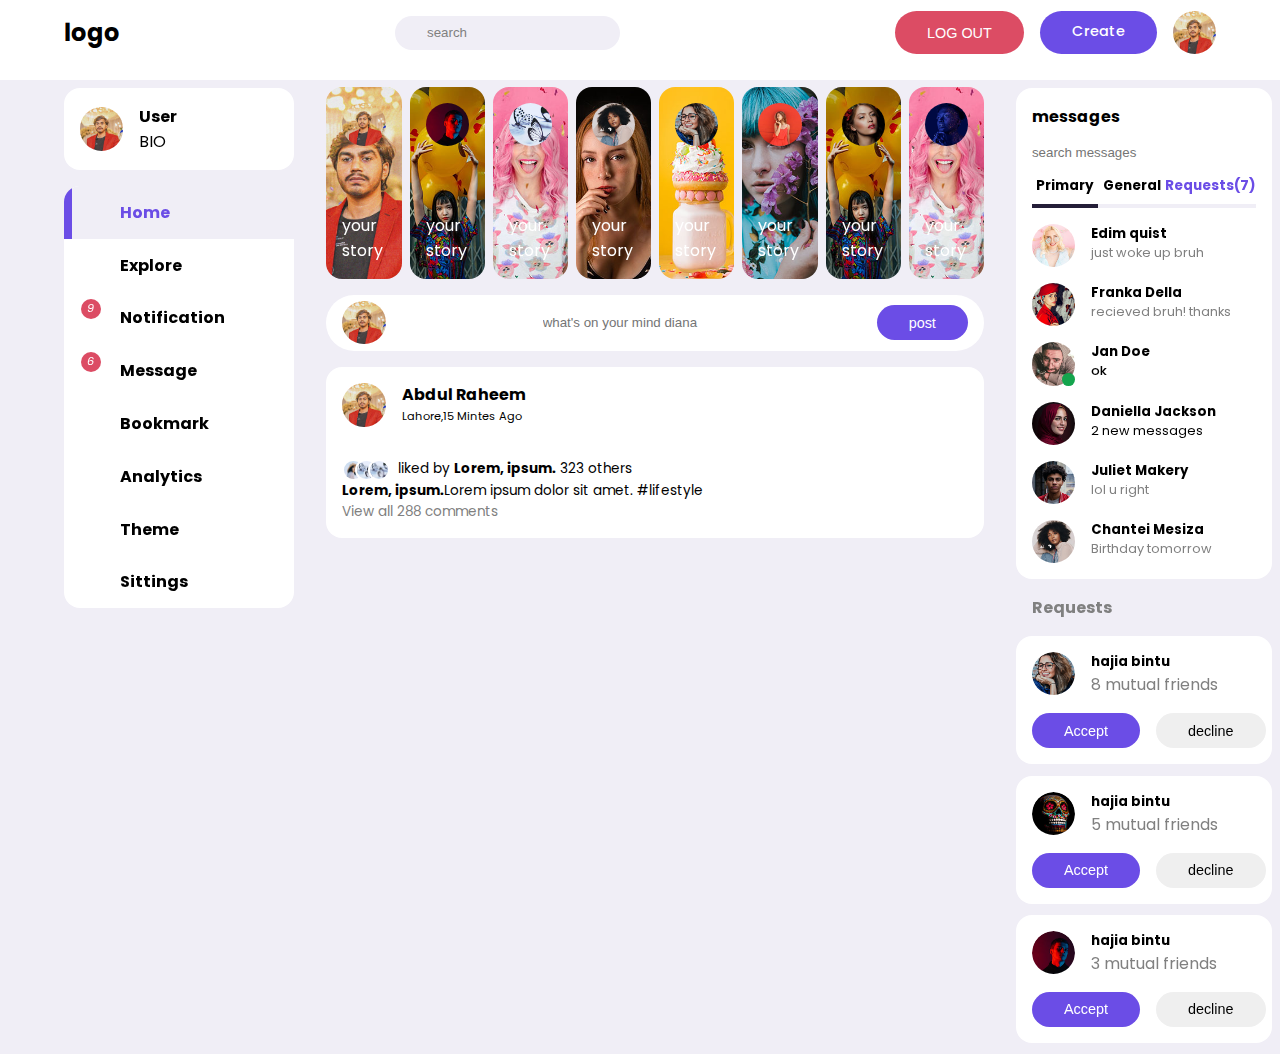
==== profile.html @ 3f7f27fc "first commit" ====
<!DOCTYPE html>
<html lang="en">
  <head>
    <meta charset="UTF-8" />
    <meta name="viewport" content="width=device-width, initial-scale=1.0" />
    <title>Social Media App</title>
    <link rel="stylesheet" href="Profile-style.css" />
    <!-- <script src="Profile-App.js"></script> -->

    <!--Icon _ Link-->
    <link
      rel="stylesheet"
      href="https://cdnjs.cloudflare.com/ajax/libs/font-awesome/6.5.2/css/all.min.css"
      integrity="sha512-SnH5WK+bZxgPHs44uWIX+LLJAJ9/2PkPKZ5QiAj6Ta86w+fsb2TkcmfRyVX3pBnMFcV7oQPJkl9QevSCWr3W6A=="
      crossorigin="anonymous"
      referrerpolicy="no-referrer"
    />
  </head>

  <body>
    <!--==================================== NAV-BAR ================================-->

    <nav>
      <div class="container">
        <h2 class="log">logo</h2>
        <div class="search-bar">
          <input type="search" placeholder="search" id="search-input" />
          <i
            class="fa-solid fa-magnifying-glass"
            style="color: gray"
            id="search-icon"
          ></i>
          <!-- <button onclick="handleSearch()">Search</button> -->
          <div id="search-box">
            <!-- This is the div to search Users Profile div Making-->
          </div>
        </div>
        <div class="create">
          <button class="btn btn-danger" id="logout" for="create-post">
            LOG OUT
          </button>

          <label class="btn btn-primary" for="#create-post">Create</label>
          <div class="profile-photo">
            <img src="./images/my-profile.jpg" alt="" />
          </div>
        </div>
      </div>
    </nav>

    <!--========================= MAIN =========================-->

    <main>
      <div class="container">
        <!-------------------- LEFT --------------->
        <div class="left">
          <a class="proflie">
            <div class="profile-photo">
              <img src="./images/my-profile.jpg" alt="" />
            </div>
            <div class="handle">
              <h4 id="name">User</h4>
              <!-- <p class="text-muted" id="email">@dani</p> -->
              <div
                class="bio-parent"
                style="
                  display: flex;
                  align-items: center;
                  justify-content: space-between;
                  flex-wrap: wrap;
                "
              >
                <p class="bio-text"></p>
                <span class="bio-edit-icon" style="margin-left: 2%"
                  ><i class="fa-regular fa-pen-to-square"></i
                ></span>
              </div>

              <div class="bio-edit-box">
                <input type="text" name="" id="bio-edit-input" />
                <button class="bio-save-button">save</button>
                <button class="bio-delete-button">delet</button>
              </div>
            </div>
          </a>

          <!--------- SIDEBAR ------------>
          <div class="sidebar">
            <a class="menu-item active">
              <span><i class="fa-solid fa-house"></i></span>
              <h3>Home</h3>
            </a>
            <a class="menu-item">
              <span><i class="fa-solid fa-globe"></i></span>
              <h3>Explore</h3>
            </a>
            <a class="menu-item" id="notifications">
              <span
                ><i class="fa-solid fa-bell"
                  ><small class="notification-count">9</small></i
                ></span
              >
              <h3>Notification</h3>

              <!---- Notification-Popup -->

              <div class="notification-popup">
                <div>
                  <div class="profile-photo">
                    <img src="./images/profile-2.jpg" alt="" />
                  </div>
                  <!-- Notification Body-->
                  <div class="notification-body">
                    <b>keke benjemin</b> accepted your friend request
                    <small class="text-muted">2 days Ago</small>
                  </div>
                </div>
                <div>
                  <div class="profile-photo">
                    <img src="./images/profile-3.jpg" alt="" />
                  </div>
                  <!-- Notification Body-->
                  <div class="notification-body">
                    <b>keke benjemin</b> accepted your friend request
                    <small class="text-muted">2 days Ago</small>
                  </div>
                </div>
                <div>
                  <div class="profile-photo">
                    <img src="./images/profile-4.jpg" alt="" />
                  </div>
                  <!-- Notification Body-->
                  <div class="notification-body">
                    <b>keke benjemin</b> accepted your friend request
                    <small class="text-muted">2 days Ago</small>
                  </div>
                </div>
                <div>
                  <div class="profile-photo">
                    <img src="./images/profile-6.jpg" alt="" />
                  </div>
                  <!-- Notification Body-->
                  <div class="notification-body">
                    <b>keke benjemin</b> accepted your friend request
                    <small class="text-muted">2 days Ago</small>
                  </div>
                </div>
                <div>
                  <div class="profile-photo">
                    <img src="./images/profile-7.jpg" alt="" />
                  </div>
                  <!-- Notification Body-->
                  <div class="notification-body">
                    <b>keke benjemin</b> accepted your friend request
                    <small class="text-muted">2 days Ago</small>
                  </div>
                </div>
              </div>
            </a>
            <a class="menu-item" id="messages-notifications">
              <span
                ><i class="fa-solid fa-message"
                  ><small class="notification-count">6</small></i
                ></span
              >
              <h3>Message</h3>
            </a>
            <a class="menu-item">
              <span><i class="fa-solid fa-bookmark"></i></span>
              <h3>Bookmark</h3>
            </a>
            <a class="menu-item">
              <span><i class="fa-solid fa-chart-pie"></i></span>
              <h3>Analytics</h3>
            </a>
            <a class="menu-item" id="theme">
              <span><i class="fa-brands fa-ethereum"></i></span>
              <h3>Theme</h3>
            </a>
            <a class="menu-item">
              <span><i class="fa-solid fa-gear"></i></span>
              <h3>Sittings</h3>
            </a>
          </div>

          <!-- Ending Side Bar -->

          <!-- <label class="btn btn-primary" for="create-post">Create Post</label> -->
        </div>

        <!--========================= LEFT  ENDING ============================-->

        <!---------------- MIDDLE ------------------->

        <div class="middle">
          <!-- -------------------------------- STORIES -------------------------------->

          <div class="stories">
            <div class="story">
              <div class="profile-photo">
                <img src="images/my-profile.jpg" alt="" />
              </div>
              <p class="name">your story</p>
            </div>
            <div class="story">
              <div class="profile-photo">
                <img src="images/profile-8.jpg" alt="" />
              </div>
              <p class="name">your story</p>
            </div>
            <div class="story">
              <div class="profile-photo">
                <img src="images/profile-2.jpg" alt="" />
              </div>
              <p class="name">your story</p>
            </div>
            <div class="story">
              <div class="profile-photo">
                <img src="images/profile-3.jpg" alt="" />
              </div>
              <p class="name">your story</p>
            </div>
            <div class="story">
              <div class="profile-photo">
                <img src="images/profile-4.jpg" alt="" />
              </div>
              <p class="name">your story</p>
            </div>
            <div class="story">
              <div class="profile-photo">
                <img src="images/profile-5.jpg" alt="" />
              </div>
              <p class="name">your story</p>
            </div>
            <div class="story">
              <div class="profile-photo">
                <img src="images/profile-6.jpg" alt="" />
              </div>
              <p class="name">your story</p>
            </div>
            <div class="story">
              <div class="profile-photo">
                <img src="images/profile-7.jpg" alt="" />
              </div>
              <p class="name">your story</p>
            </div>
          </div>
          <form action="" class="create-post">
            <div class="profile-photo">
              <img src="images/my-profile.jpg" alt="" />
            </div>
            <input
              type="text"
              placeholder="what's on your mind diana"
              id="create-post"
            />
            <input type="submit" value="post" class="btn btn-primary" />
          </form>

          <!--Api Data Fetching -->
          <!-- <div id="user-name">
                    
                </div>
                <div id="user-img"></div> -->

          <!-------------- Feeds --------------------->

          <div class="feeds">
            <!-------- Feed: ---------->
            <div class="feed">
              <div class="head">
                <div class="user">
                  <div class="profile-photo">
                    <img src="./images/my-profile.jpg" alt="" />
                  </div>
                  <div class="ingo">
                    <h3>Abdul Raheem</h3>
                    <small>Lahore,15 Mintes Ago</small>
                  </div>
                </div>
                <span class="edit">
                  <i class="fa-solid fa-ellipsis"></i>
                </span>
              </div>
              <div class="photo">
                <img src="./images/upload-pic.jpg" alt="" />
              </div>
              <div class="action-buttons">
                <div class="interaction-button">
                  <span id="heart-button" onclick="dillclick()"><i class="fa-regular fa-heart"></i></span>
                  <span id="comment-button"
                    ><i class="fa-regular fa-comment"></i
                  ></span>
                  <span><i class="fa-regular fa-paper-plane"></i></span>
                </div>
                <div class="bookmark">
                  <span><i class="fa-regular fa-bookmark"></i></span>
                </div>
              </div>
              <div class="liked-by">
                <span>
                  <img src="./images/profile-1.jpg" alt="" />
                </span>
                <span>
                  <img src="./images/profile-2.jpg" alt="" />
                </span>
                <span>
                  <img src="./images/profile-2.jpg" alt="" />
                </span>
                <p>liked by <b>Lorem, ipsum.</b> 323 others</p>
              </div>
              <div class="caption">
                <p>
                  <b>Lorem, ipsum.</b>Lorem ipsum dolor sit amet.
                  <span class="harsh-tag">#lifestyle</span>
                </p>
              </div>
              <div class="comments text-muted">View all 288 comments</div>
            </div>
          </div>

          <!-- Mera TODO-LIST COde-->
          <div class="comment-main-section">
            <div>
              <ul class="list">
                <li>
                  <!-- <input type="checkbox" id="checkb"> -->
                  <span id="text-list">aaa</span>
                  <div>
                    <button id="delet-comment">delete</button>
                    <button id="edit-comment">edit</button>
                  </div>
                </li>
                <!-- <input type="checkbox" id="checkbox"> -->
              </ul>
            </div>
            <div class="main-card">
              <!-- <h1>Enter your daily task</h1> -->
              <!-- <p>Comment on post</p> -->

              <div class="input-parent">
                <input
                  type="text"
                  class="comment-search-bar typeinp"
                  placeholder="Comment on post"
                />

                <button id="submit" class="btn-primary btn" onclick="button()">
                  <i class="fa-regular fa-paper-plane"></i>
                </button>
              </div>
            </div>
          </div>
        </div>

        <!-------------------- RIGHT --------------->

        <div class="right">
          <div class="messages">
            <div class="heading">
              <h4>messages</h4>
              <i class="fa-regular fa-pen-to-square"></i>
            </div>
            <!---------search bar--------->
            <div class="search-bar">
              <i class="fa-solid fa-magnifying-glass" id="meesage-search"></i>
              <input
                type="text"
                placeholder="search messages"
                id="message-search"
              />
            </div>
            <!-------- message-category----->
            <div class="category">
              <h6 class="active">Primary</h6>
              <h6>General</h6>
              <h6 class="message-requests">Requests(7)</h6>
            </div>
            <!--------messages---------->
            <div class="message">
              <div class="profile-photo">
                <img src="images/profile-17.jpg" alt="" />
              </div>
              <div class="message-body">
                <h5>Edim quist</h5>
                <p class="text-muted">just woke up bruh</p>
              </div>
            </div>
            <div class="message">
              <div class="profile-photo">
                <img src="images/profile-16.jpg" alt="" />
              </div>
              <div class="message-body">
                <h5>Franka Della</h5>
                <p class="text-muted">recieved bruh! thanks</p>
              </div>
            </div>
            <div class="message">
              <div class="profile-photo">
                <img src="images/profile-15.jpg" alt="" />
                <div class="active"></div>
              </div>
              <div class="message-body">
                <h5>Jan Doe</h5>
                <p class="text-bold">ok</p>
              </div>
            </div>
            <div class="message">
              <div class="profile-photo">
                <img src="images/profile-20.jpg" alt="" />
              </div>
              <div class="message-body">
                <h5>Daniella Jackson</h5>
                <p class="active">2 new messages</p>
              </div>
            </div>
            <div class="message">
              <div class="profile-photo">
                <img src="images/profile-11.jpg" alt="" />
              </div>
              <div class="message-body">
                <h5>Juliet Makery</h5>
                <p class="text-muted">lol u right</p>
              </div>
            </div>
            <div class="message">
              <div class="profile-photo">
                <img src="images/profile-3.jpg" alt="" />
              </div>
              <div class="message-body">
                <h5>Chantei Mesiza</h5>
                <p class="text-muted">Birthday tomorrow</p>
              </div>
            </div>
          </div>
          <!---------end of messages--------->
          <!-------friend requests-------->
          <div class="friend-requests">
            <h4>Requests</h4>
            <div class="request">
              <div class="info">
                <div class="profile-photo">
                  <img src="images/profile-4.jpg" alt="" />
                </div>
                <div>
                  <h5>hajia bintu</h5>
                  <p class="text-muted">8 mutual friends</p>
                </div>
              </div>
              <div class="action">
                <button class="btn btn-primary">Accept</button>
                <button class="btn">decline</button>
              </div>
            </div>
            <div class="request">
              <div class="info">
                <div class="profile-photo">
                  <img src="images/profile-9.jpg" alt="" />
                </div>
                <div>
                  <h5>hajia bintu</h5>
                  <p class="text-muted">5 mutual friends</p>
                </div>
              </div>
              <div class="action">
                <button class="btn btn-primary">Accept</button>
                <button class="btn">decline</button>
              </div>
            </div>
            <div class="request">
              <div class="info">
                <div class="profile-photo">
                  <img src="images/profile-8.jpg" alt="" />
                </div>
                <div>
                  <h5>hajia bintu</h5>
                  <p class="text-muted">3 mutual friends</p>
                </div>
              </div>
              <div class="action">
                <button class="btn btn-primary">Accept</button>
                <button class="btn">decline</button>
              </div>
            </div>
          </div>
        </div>
      </div>
    </main>
    <!--============= All-Sections-Parent-Container-Ending =============================-->

    <!--------------------------------theme customization--------------------->

    <div class="customize-theme">
      <div class="card">
        <h2>Customize your view</h2>
        <p class="text-muted">Mnage your font size,colour and background</p>
        <!----------font sizes--------->
        <div class="font-size">
          <h4>font size</h4>
          <div>
            <h6>Aa</h6>
            <div class="choose-size">
              <span class="font-size-1"></span>
              <span class="font-size-2 active"></span>
              <span class="font-size-3"></span>
              <span class="font-size-4"></span>
              <span class="font-size-5"></span>
            </div>
            <h3>Aa</h3>
          </div>
        </div>
        <!---------primary colors-------->
        <div class="color">
          <h4>color</h4>
          <div class="choose-color">
            <span class="color-1 active"></span>
            <span class="color-2"></span>
            <span class="color-3"></span>
            <span class="color-4"></span>
            <span class="color-5"></span>
          </div>
        </div>
        <!-------------background colors---------->
        <div class="background">
          <h4>Background</h4>
          <div class="choose-bg">
            <div class="bg-1 active">
              <span></span>
              <h5 for="bg-1">Light</h5>
            </div>
            <div class="bg-2">
              <span></span>
              <h5 for="bg-2">Dim</h5>
            </div>
            <div class="bg-3">
              <span></span>
              <h5 for="bg-3">Lights out</h5>
            </div>
          </div>
        </div>
      </div>
    </div>

    <!--======JavaScript File =======-->

    <script src="Profile-App.js"></script>
  </body>
</html>
---- Profile-style.css ----
@import url('https://fonts.googleapis.com/css2?family=Comfortaa:wght@500&family=Courgette&family=Dancing+Script:wght@700&family=Great+Vibes&family=Oswald&family=Poppins:ital,wght@0,300;0,400;0,500;0,600;0,700;1,200&display=swap');

:root {
    --primary-color-hue: 252;
    --dark-color-lightness: 17%;
    --light-color-lightness: 95%;
    --white-color-lightness: 100%;
    --color-dark: hsl(252, 30%, var(--dark-color-lightness));
    --color-ligth: hsl(252, 30%, var(--light-color-lightness));
    --color-gray: #808080;
    --color-white: hsl(252, 30%, var(--white-color-lightness));
    --color-secondary: #9FA6B2;
    --color-success: #14A44D;
    --color-danger: #DC4C64;
    --color-black: #000000;
    --color-primary: hsl(var(--primary-color-hue), 75%, 60%);
    --border-radius: 2rem;
    --card-border-radius: 1rem;
    --btn-padding: 0.6rem 2rem;
    --search-padding: 0.6rem 1rem;
    --card-padding: 1rem;
    --sticky-top-left: 5rem;
    --sticky-top-rigth: -18rem;
}

*,
*::before,
*::after {
    margin: 0;
    padding: 0;
    box-sizing: border-box;
    outline: 0;
    text-decoration: none;
    list-style: none;
    border: none;
}

body {
    font-family: "Poppins", sans-serif;
    /* font-size: 62.5%; */
}



/* GENRAL STYLE */

.container {
    width: 90%;
    margin: 0 auto;
}

.profile-photo {
    width: 2.7rem;
    aspect-ratio: 1/1;
    border-radius: 50%;
    overflow: hidden;
}

img {
    display: block;
    width: 100%;
}

.btn {
    display: inline-block;
    padding: var(--btn-padding);
    font-weight: 500;
    border-radius: var(--border-radius);
    cursor: pointer;
    transition: all 300ms ease;
    font-size: 0.9rem;
}

.btn:hover {
    opacity: 0.8;
}

.btn-primary {
    background: var(--color-primary);
    color: white;
}

.btn-gray {
    background: var(--color-gray);
    color: white;
}

.btn-danger {
    background: var(--color-danger);
    color: white;
}

.text-bold {
    font-weight: 500;
}

.text-muted {
    color: var(--color-gray);
}

.red {
    color: red
}

.black {
    color: black;
}

/*============= NavBar ============*/


nav {
    width: 100%;
    background: var(--color-white);
    padding: 0.7rem 0;
    position: fixed;
    top: 0;
    z-index: 10;
}

nav .container {
    display: flex;
    align-items: center;
    justify-content: space-between;
}

nav .search-bar {
    background: var(--color-ligth);
    border-radius: var(--border-radius);
    padding: var(--search-padding);
    display: flex;
    align-items: center;
    justify-content: space-between;
}

nav .search-bar input[type='search'] {
    background: transparent;
    width: 30%;
    margin-left: 1rem;

}

nav .search-bar input[type='search']::placeholder {
    color: var(--color-gray);
}

nav .create {
    display: flex;
    gap: 1rem;
}

/*========== MIAN =============*/


main {
    position: relative;
    top: 5rem;
    background: var(--color-ligth);
}

main .container {
    display: grid;
    grid-template-columns: 18vw auto 20vw;
    column-gap: 2rem;
    position: relative;
}

main .container .left {
    height: max-content;
    position: sticky;
    position: -webkit-sticky;
    top: var(--sticky-top-left);

}

main .container .left .proflie {
    padding: var(--card-padding);
    background: var(--color-white);
    border-radius: var(--card-border-radius);
    display: flex;
    align-items: center;
    column-gap: 1rem;
    width: 100%;
    margin-top: 0.5rem;
}

.left {
    height: 30px;
}

.left .sidebar {
    margin-top: 1rem;
    background: var(--color-white);
    border-radius: var(--card-border-radius);

}

.left .sidebar .menu-item {
    display: flex;
    align-items: center;
    height: 3.3rem;
    cursor: pointer;
    transition: all 300ms ease;
    position: relative;

}

.left .sidebar .menu-item:hover {
    background: var(--color-ligth);

    /* border-radius: var(--card-border-radius); */

}

.left .sidebar i {
    font-size: 1.4rem;
    color: var(--color-gray);
    margin-left: 2rem;
    position: relative;
}

.left .sidebar i .notification-count {
    background: var(--color-danger);
    color: var(--color-white);
    font-size: 0.7rem;
    padding: 0.1rem 0.4rem;
    border-radius: 0.8rem;
    width: fit-content;
    position: absolute;
    top: -0.2rem;
    right: -0.3rem;

}

.left .sidebar h3 {
    margin-left: 1.5rem;
    font-size: 1rem;
}

.left .sidebar .active {
    background: var(--color-ligth);
}

.left .sidebar .active i,
.left .sidebar .active h3 {
    color: var(--color-primary);
}

.left .sidebar .active::before {
    content: "";
    display: block;
    width: 0.5rem;
    height: 100%;
    position: absolute;
    background: var(--color-primary);

}

.left .sidebar .menu-item:first-child.active {
    border-top-left-radius: var(--card-border-radius);

    overflow: hidden;
}

.left .sidebar .menu-item:last-child.active {
    border-bottom-left-radius: var(--card-border-radius);
    overflow: hidden;
}

.left .btn {
    margin-top: 1rem;
    width: 100%;
    text-align: center;
    padding: 1rem 0;
}

.bio-edit-box {
    /* background:gray; */
    width: 100%;
    height: auto;
    display: none;
    position: absolute;
    background: white;
    z-index: 20;
    left: 7%;
    padding: var(--card-padding);
    border-radius: var(--card-border-radius);

}

.bio-edit-box input {
    height: 20px;
    background: var(--color-ligth);
    border-radius: var(--border-radius);
    color: var(--color-gray);
    padding: 20px;
    margin: 5px 0;
    display: block;
}

.bio-save-button {
    /* width: 100%; */
    /* height: px; */
    padding: 10px 20px;
    background: var(--color-primary);
    border-radius: var(--border-radius);
    color: var(--color-white);
}

.bio-delete-button {
    padding: 10px 20px;
    background: var(--color-danger);
    border-radius: var(--border-radius);
    color: var(--color-white);
}

/* =================== NOTIFICATION POPUP ================= */


.left .notification-popup {
    position: absolute;
    top: 0;
    left: 110%;
    width: 30rem;
    background: var(--color-white);
    border-radius: var(--card-border-radius);
    padding: var(--card-padding);
    box-shadow: 0 0 2rem var(--color-primary, 0.1);
    z-index: 8;
    display: none;
}

.left .notification-popup::before {
    content: "";
    width: 1.2rem;
    height: 1.2rem;
    display: block;
    background: white;
    position: absolute;
    left: -0.6rem;
    transform: rotate(45deg);
}

.left .notification-popup>div {
    display: flex;
    align-items: start;
    gap: 1rem;
    margin-bottom: 1rem;

}

.left .notification-popup small {
    display: block;
}

/* =================== MIDDLE SECTION STORIES ================= */
.middle {
    margin-top: 1%;
}

.middle .stories {
    display: flex;
    justify-content: space-between;
    height: 12rem;
    gap: 0.5rem;
}

.middle .stories .story {
    padding: var(--card-padding);
    border-radius: var(--card-border-radius);
    display: flex;
    flex-direction: column;
    justify-content: space-between;
    align-items: center;
    color: white;
    font-size: o.75rem;
    width: 100%;
    background-color: red;
    position: relative;
    overflow: hidden;
}

.middle .stories .story:nth-child(1) {
    background: url(images/my-profile.jpg) no-repeat center center/cover;
}

.middle .stories .story:nth-child(2) {
    background: url(images/story-2.jpg) no-repeat center center/cover;
}

.middle .stories .story:nth-child(3) {
    background: url(images/story-3.jpg) no-repeat center center/cover;
}

.middle .stories .story:nth-child(4) {
    background: url(images/story-4.jpg) no-repeat center center/cover;
}

.middle .stories .story:nth-child(5) {
    background: url(images/story-5.jpg) no-repeat center center/cover;
}

.middle .stories .story:nth-child(6) {
    background: url(images/story-6.jpg) no-repeat center center/cover;
}

.middle .stories .story:nth-child(7) {
    background: url(images/story-2.jpg) no-repeat center center/cover;
}

.middle .stories .story:nth-child(8) {
    background: url(images/story-3.jpg) no-repeat center center/cover;
}

.middle .stories .story::before {
    content: "";
    display: block;
    width: 100%;
    height: 5rem;
    background: linear-gradient(transparent, rgba(0, 0, 0, 0.75rem));
    position: absolute;
    bottom: 0;
}

.middle .stories .story .name {
    z-index: 2;
}

.middle .stories .profile-photos {
    width: 2rem;
    height: 2rem;
    align-self: start;
    border: 3px solid var(--color-primary);
}

.middle .create-post {
    width: 100%;
    display: flex;
    align-items: center;
    justify-content: space-between;
    margin-top: 1rem;
    background: var(--color-white);
    border-radius: var(--border-radius);
    padding: 0.4rem var(--card-padding);
}



/* ------------------------------ FEEDS --------------------------*/



.middle .feeds .feed {

    background: white;
    border-radius: var(--card-border-radius);
    padding: var(--card-padding);
    margin: 1rem 0;
    font-size: 0.85rem;
    line-height: 1.5;
}

.middle .feeds .head {
    display: flex;
    justify-content: space-between;
}

.middle .feed .user {
    display: flex;
    gap: 1rem;

}

.middle .feed .photo {
    border-radius: var(--card-border-radius);
    overflow: hidden;
    margin: 0.7rem 0;
}

.middle .feed .action-buttons {
    display: flex;
    justify-content: space-between;
    align-items: center;
    font-size: 1.4rem;
    margin: 0.6rem;
}

.middle .liked-by {
    display: flex;

}

.middle .liked-by span {
    width: 1.4rem;
    height: 1.4rem;
    display: block;
    border-radius: 50%;
    overflow: hidden;
    border: 2px solid var(--color-white);
    margin-left: -0.6rem;
}

.middle .liked-by span:first-child {
    margin-left: 0;
}

.middle .liked-by p {
    margin-left: 0.5rem;
}


/*--------- Comment ------*/



.comment-main-section {
    display: none;
}

.comment-search-bar {
    background: var(--color-white);
    border-radius: var(--border-radius);
    padding: var(--search-padding);
}

.list {
    background: var(--color-white);
    padding: var(--card-padding);
    border-radius: var(--card-border-radius);
    margin-top: 1rem;
    display: flex;
    flex-direction: column;
    /* gap: 1rem; */
    /* position: relative; */
    height: auto;
}

.comment-buttons {
    /* position: absolute; */
    right: 0.5rem;
}

#comment-text {
    display: block;
    padding: 1rem 0;
}

#search-box {
    position: absolute;
    /* top: 30; */
    z-index: 12;
    background: white;
    padding: var(--card-padding);
    border-radius: var(--card-border-radius);
    display: none;
    /* overflow-y: scroll; */
}


/*=================right===========*/
main .container .right {
    height: max-content;
    position: sticky;
    top: var(--sticky-top-rigth);
    bottom: 0;
    margin-top: 0.5rem;
    
}

.right .messages {
    background: var(--color-white);
    border-radius: var(--card-border-radius);
    padding: var(--card-padding);
}

.right .messages .heading {
    display: flex;
    align-items: center;
    justify-content: space-between;
    margin-bottom: 1rem;
}

.right .messages i {
    font-size: 1.4rem;
}

.right .messages .search-bar {
    display: flex;
    margin-bottom: 1rem;
}

.right .messages .category {
    display: flex;
    justify-content: space-between;
    margin-bottom: 1rem;
}

.right .messages .category h6 {
    width: 100%;
    text-align: center;
    border-bottom: 4px solid var(--color-ligth);
    padding-bottom: 0.5rem;
    font-size: 0.85rem;

}

.right .messages .category .active {
    border-color: var(--color-dark);
}

.right .messages .message-requests {
    color: var(--color-primary);
}

.right .messages .message {
    display: flex;
    gap: 1rem;
    margin-bottom: 1rem;
    align-items: start;
}

.right .message .profile-photo {
    position: relative;
    overflow: visible;
}

.right .profile-photo img {
    border-radius: 50%;
}

.right .messages .message:last-child {
    margin: 0;
}

.right .messages .message p {
    font-size: 0.8rem;
}

.right .messages .message .profile-photo .active {
    width: 0.8rem;
    height: 0.8rem;
    border-radius: 50%;
    border: 3px solid var(--color --color-white);
    background: var(--color-success);
    position: absolute;
    bottom: 0;
    right: 0;
}

/* ==============friend requests============== */

.right .friend-requests {
    margin-top: 1rem;
}

.right .friend-requests h4 {
    color: var(--color-gray);
    margin: 1rem;
}

.right .request {
    background: var(--color-white);
    padding: var(--card-padding);
    border-radius: var(--card-border-radius);
    margin-bottom: 0.7rem;
}

.right .request .info {
    display: flex;
    gap: 1rem;
    margin-bottom: 1rem;
}

.right .request .action {
    display: flex;
    gap: 1rem;
}

/*=========== end of css of main section======= */
/* ===============theme customization css============= */
.customize-theme {
    background: rgba(255, 255, 255, 0.5);
    width: 100vw;
    height: 100vh;
    position: fixed;
    top: 0;
    left: 0;
    z-index: 100;
    text-align: center;
    display: grid;
    place-items: center;
    font-size: 0.9rem;
    display: none;


}

.customize-theme .card {
    background: var(--color-white);
    padding: 3rem;
    border-radius: var(--card-border-radius);
    width: 50%;
    box-shadow: 0 0 1rem var(--color-primary);


}

/* =========font-sizes======= */
.customize-theme .font-size {
    margin-top: 5rem;
}

.customize-theme .font-size>div {
    display: flex;
    justify-content: space-between;
    align-items: center;
    background: var(--color-ligth);
    padding: var(--search-padding);
    border-radius: var(--card-border-radius);
}

.customize-theme .choose-size {
    background: var(--color-secondary);
    height: 0.3rem;
    width: 100%;
    margin: 0 1rem;
    display: flex;
    justify-content: space-between;
    align-items: center;
}

.customize-theme .choose-size span {
    width: 1rem;
    height: 1rem;
    background: var(--color-secondary);
    border-radius: 50%;
    cursor: pointer;
}

.customize-theme .choose-size span.active {
    background: var(--color-primary);
}

/* =====font size end======= */

/* =========color customization css========== */

.customize-theme .color {
    margin-top: 2rem;
}

.customize-theme .choose-color {
    background: var(--color-white);
    padding: var(--search-padding);
    border-radius: var(--card-border-radius);
    display: flex;
    justify-content: space-between;
    align-items: center;
}

.customize-theme .choose-color span {
    width: 2.2rem;
    height: 2.2rem;
    border-radius: 50%;
}

.customize-theme .choose-color span:nth-child(1) {
    background: hsl(252, 75%, 60%);
}

.customize-theme .choose-color span:nth-child(2) {
    background: hsl(52, 75%, 60%);
}

.customize-theme .choose-color span:nth-child(3) {
    background: hsl(352, 75%, 60%);
}

.customize-theme .choose-color span:nth-child(4) {
    background: hsl(152, 75%, 60%);
}

.customize-theme .choose-color span:nth-child(5) {
    background: hsl(202, 75%, 60%);
}

.customize-theme .choose-color span.active {
    border: 5px solid white;
}

/* -------------background------------ */
.customize-theme .background {
    margin-top: 2rem;
}

.customize-theme .choose-bg {
    display: flex;
    align-items: center;
    justify-content: space-between;
    gap: 1.5rem;
}

.customize-theme .choose-bg>div {
    padding: var(--card-padding);
    width: 100%;
    display: flex;
    align-items: center;
    font-size: 1rem;
    font-weight: bold;
    border-radius: 0.4rem;
    cursor: pointer;
}

.customize-theme .choose-bg>div.active {
    border: 2px solid var(--color-primary);
}

.customize-theme .choose-bg .bg-1 {
    background: white;
    color: black;
}

.customize-theme .choose-bg .bg-2 {
    background: hsl(252, 30%, 17%);
    color: white;
}

.customize-theme .choose-bg .bg-3 {
    background: hsl(252, 30%, 10%);
    color: white;
}

.customize-theme .choose-bg>div span {
    width: 2rem;
    height: 2rem;
    border: 2px solid var(--color-gray);
    border-radius: 50%;
    margin-right: 1rem;
}

/* media queries for small laptops and big tablets */
@media screen and (max-width:1200px) {
    .container {
        width: 100%;
    }

    main .container {
        grid-template-columns: 5rem auto 30vw;
        gap: 1rem;
    }

    .left {
        width: 5rem;
        z-index: 5;
    }

    main .container .left .profile {
        display: none;
    }

    .sidebar h3 {
        display: none;
    }

    .left .btn {
        display: none;
    }

    .customize-theme .card {
        width: 80vw;
    }
}

/* ------------media queries for small tablets and mobile phones------ */
@media screen and(min-width:320px) {
    nav .search-bar {
        display: none;
    }

    main .container {
        grid-template-columns: 0 auto 5rem;
    }

    main .container .left {
        grid-column: 3/4;
        position: fixed;
        bottom: 0;
        right: 0;
    }

    /* -------notification popup-------- */
    .left .notification-popup {
        position: absolute;
        left: -20rem;
        width: 20rem;
    }

    .left .notification-popup::before {
        display: absolute;
        top: 1.3rem;
        left: calc(20rem - 0.6rem);
        display: block;
    }

    main .container .middle {
        grid-column: 1/3;
    }

    main .container .right {
        display: none;
    }

    .customize-theme .card {
        width: 92vw;
    }

}
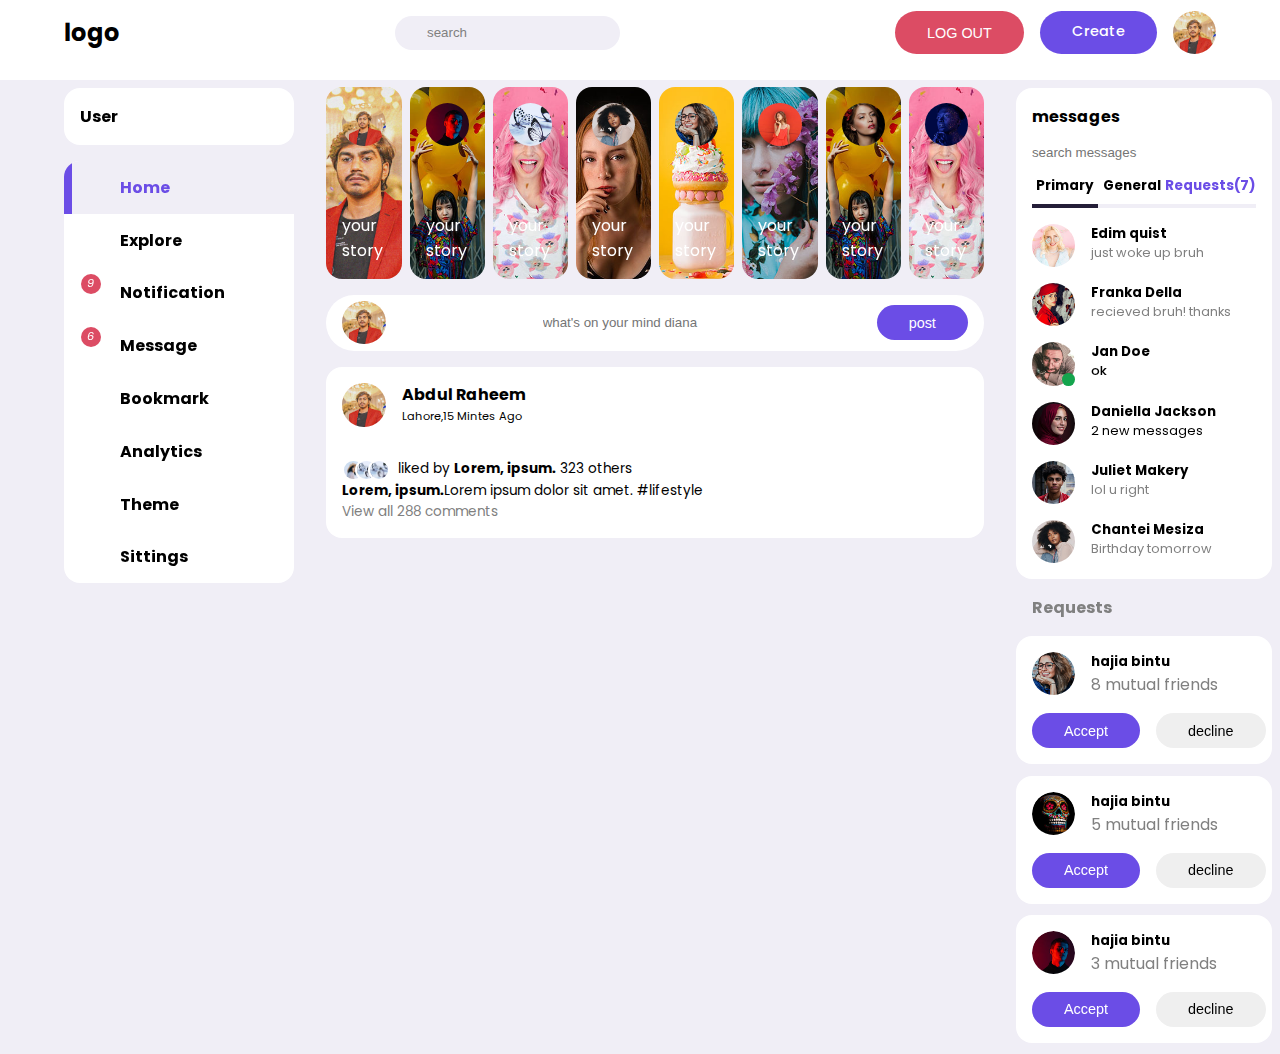
==== commit 4df52ac5: "changing in user profile image section" ====
--- a/profile.html
+++ b/profile.html
@@ -55,11 +55,13 @@
         <!-------------------- LEFT --------------->
         <div class="left">
           <a class="proflie">
-            <div class="profile-photo">
+
+            <!-- profile image commented  -->
+            <!-- <div class="profile-photo">
               <img src="./images/my-profile.jpg" alt="" />
-            </div>
+            </div> -->
             <div class="handle">
-              <h4 id="name">User</h4>
+              <h4 id="user-name">User</h4>
               <!-- <p class="text-muted" id="email">@dani</p> -->
               <div
                 class="bio-parent"
--- a/Profile-style.css
+++ b/Profile-style.css
@@ -564,7 +564,7 @@
     top: var(--sticky-top-rigth);
     bottom: 0;
     margin-top: 0.5rem;
-    
+
 }
 
 .right .messages {
